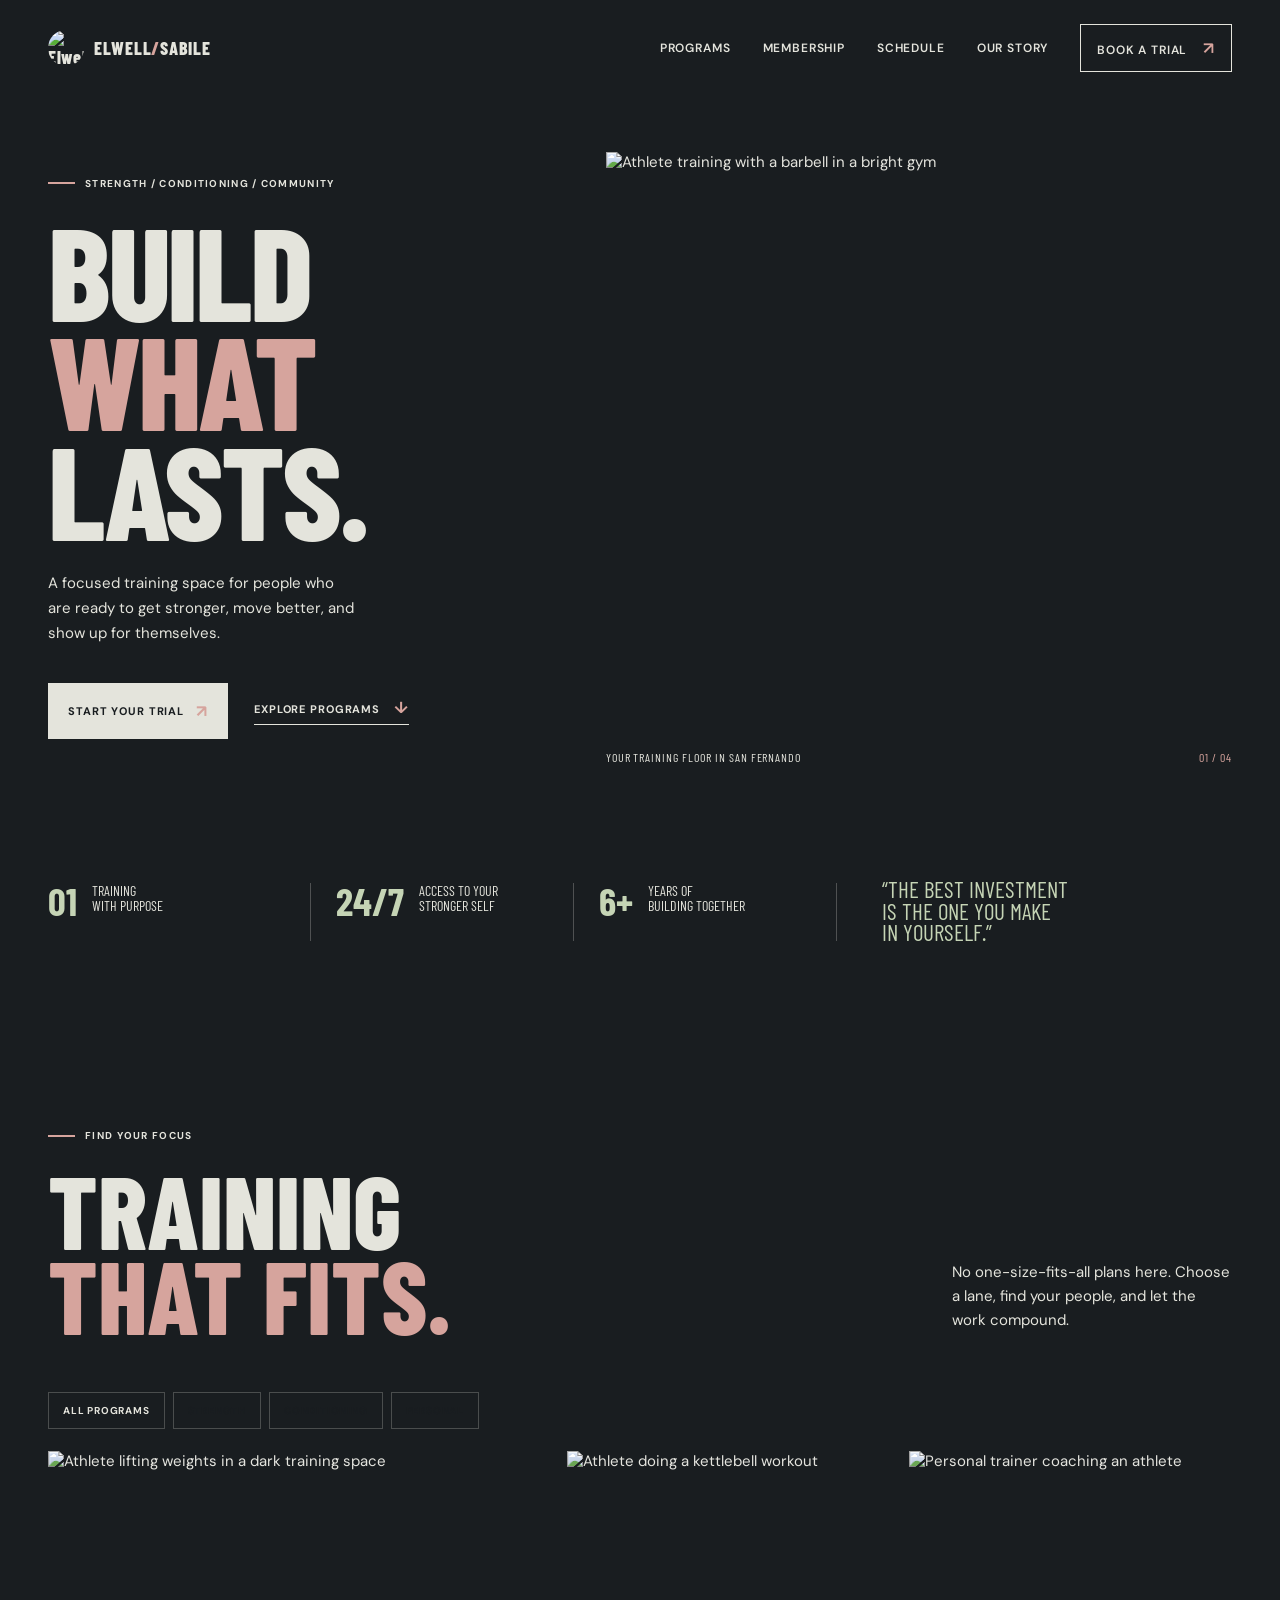
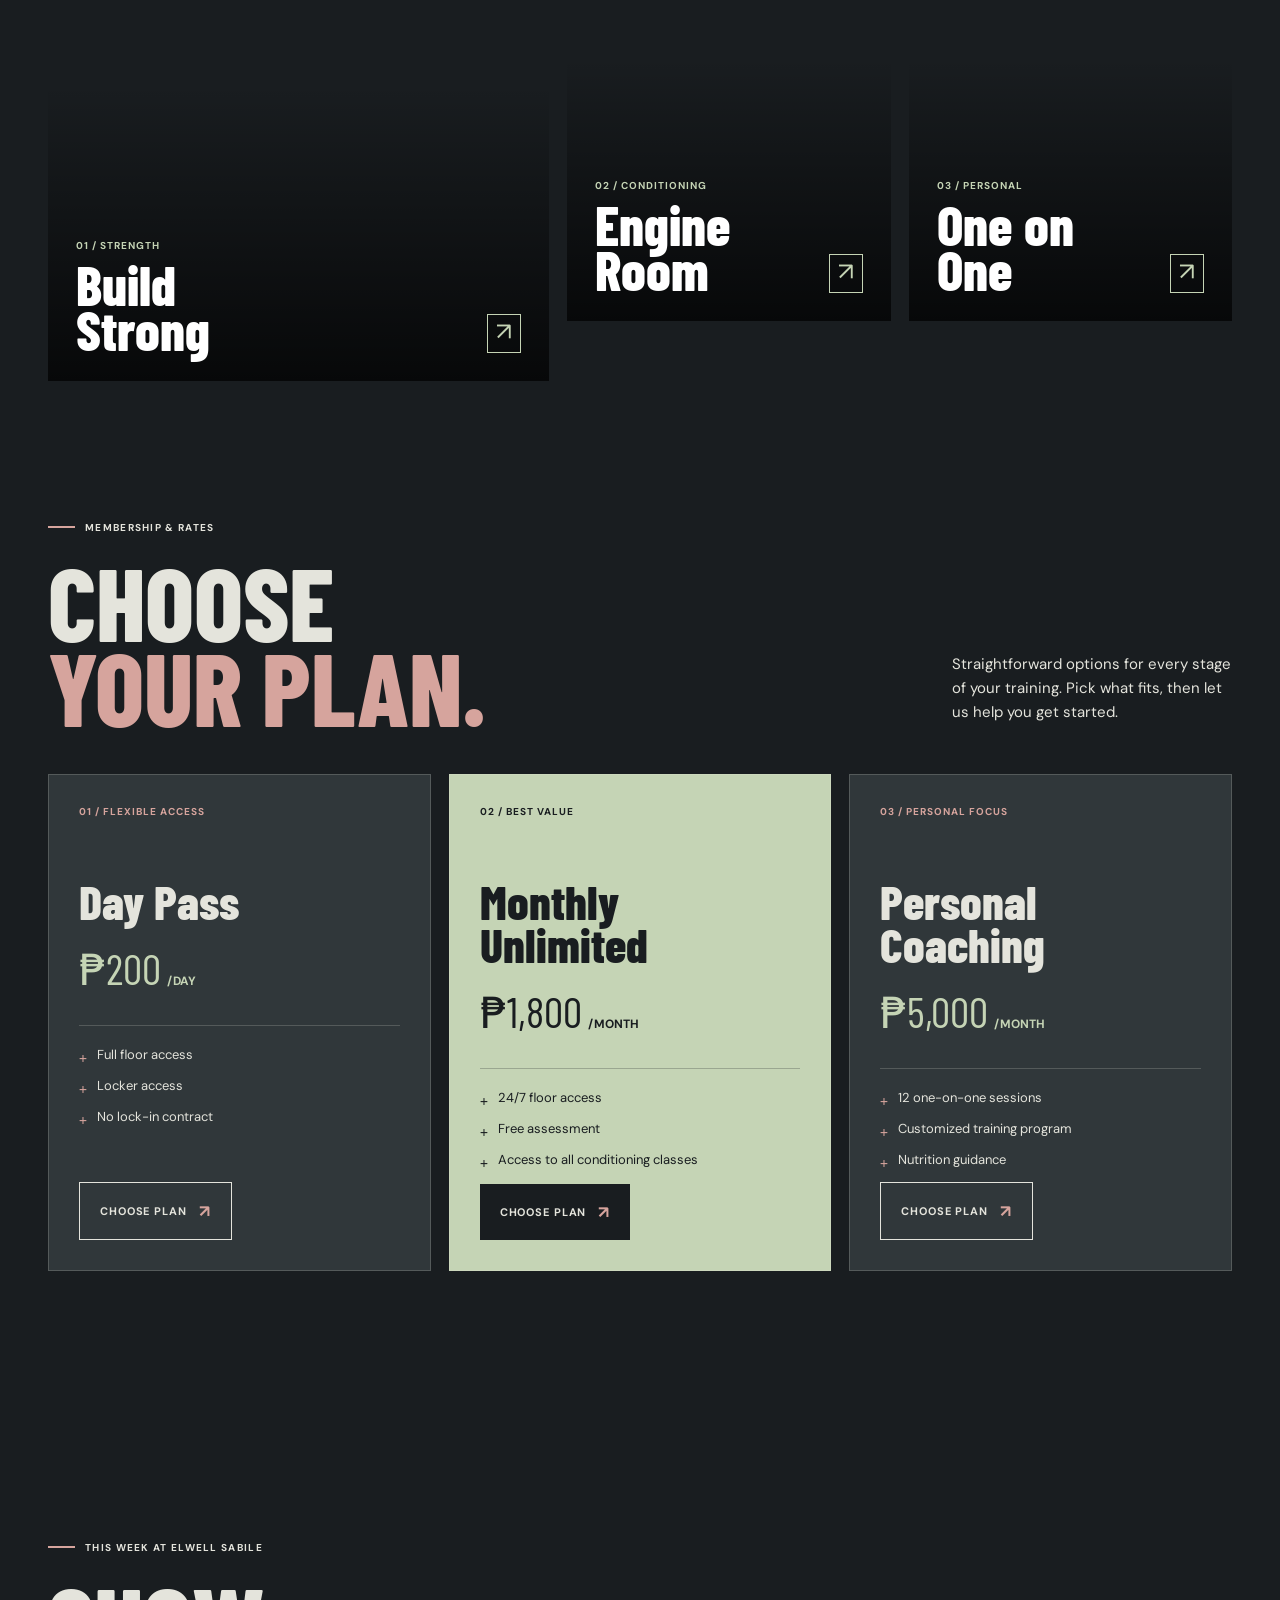
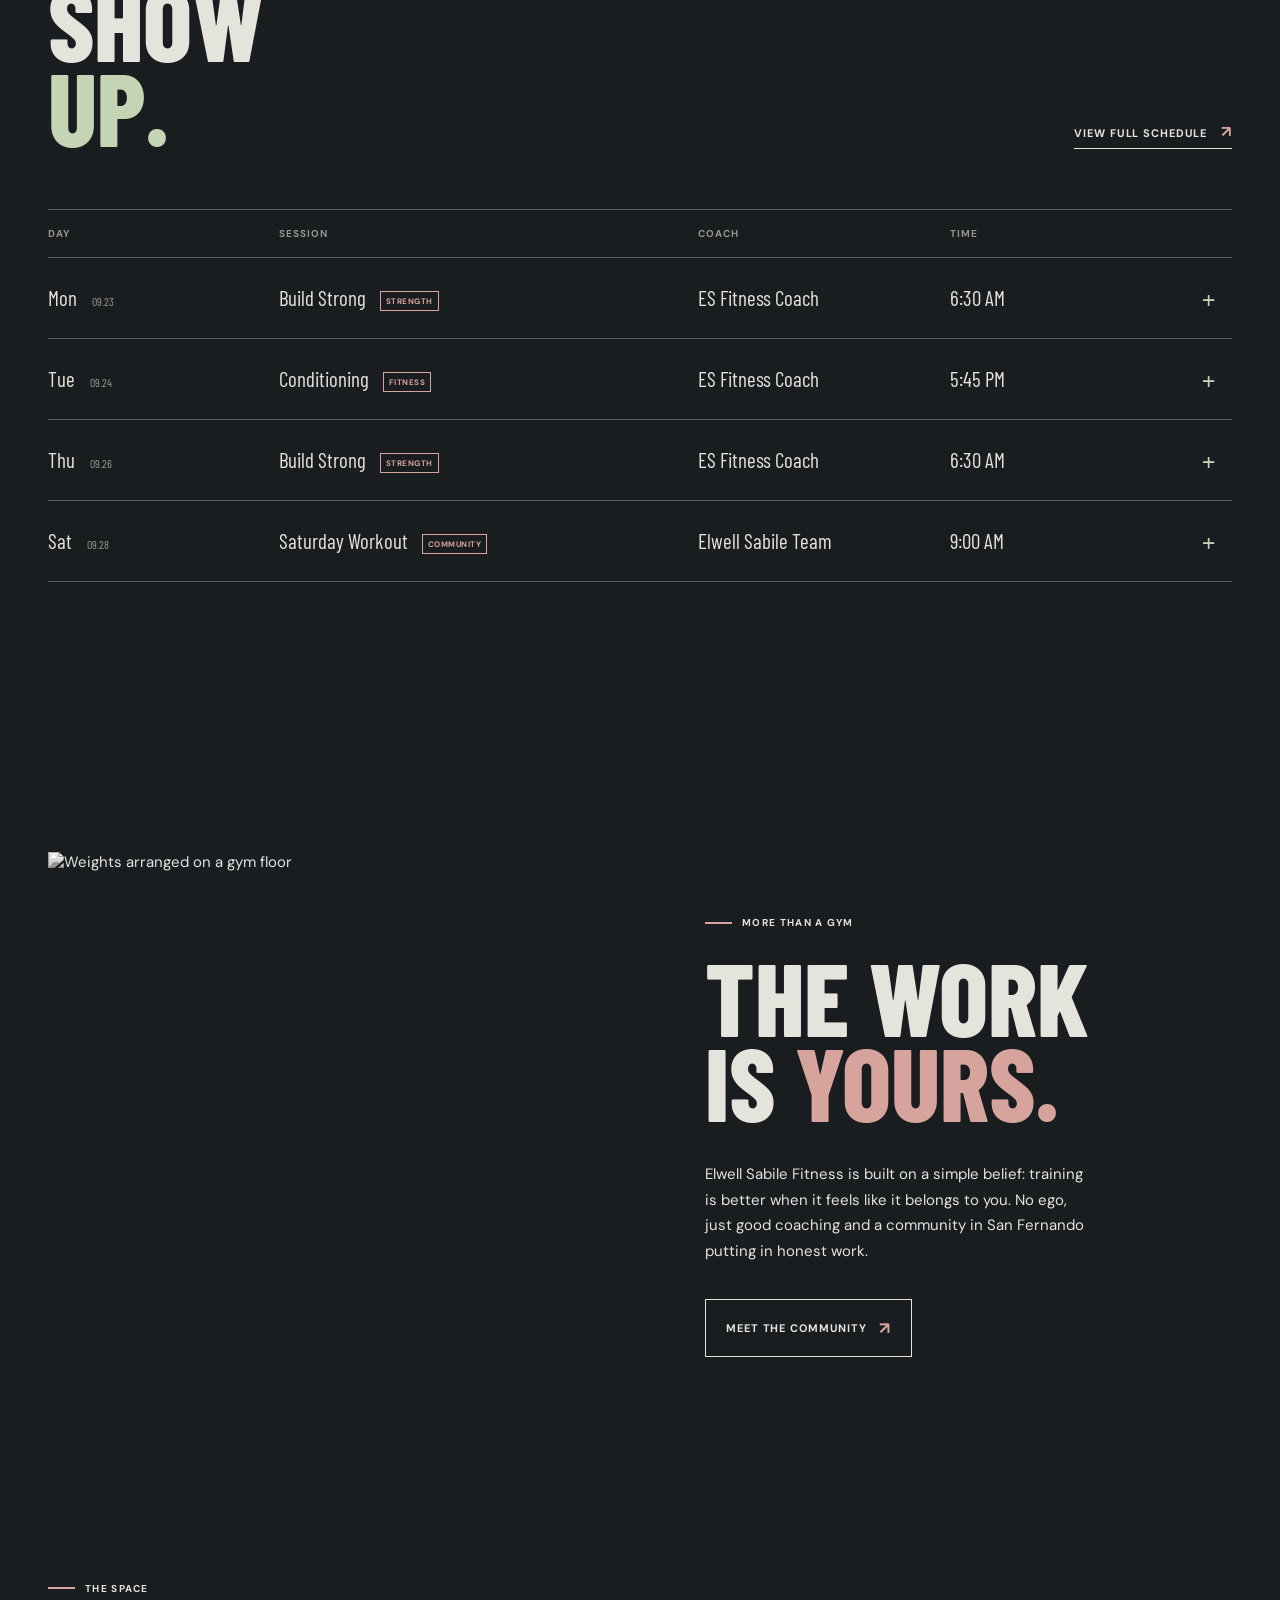
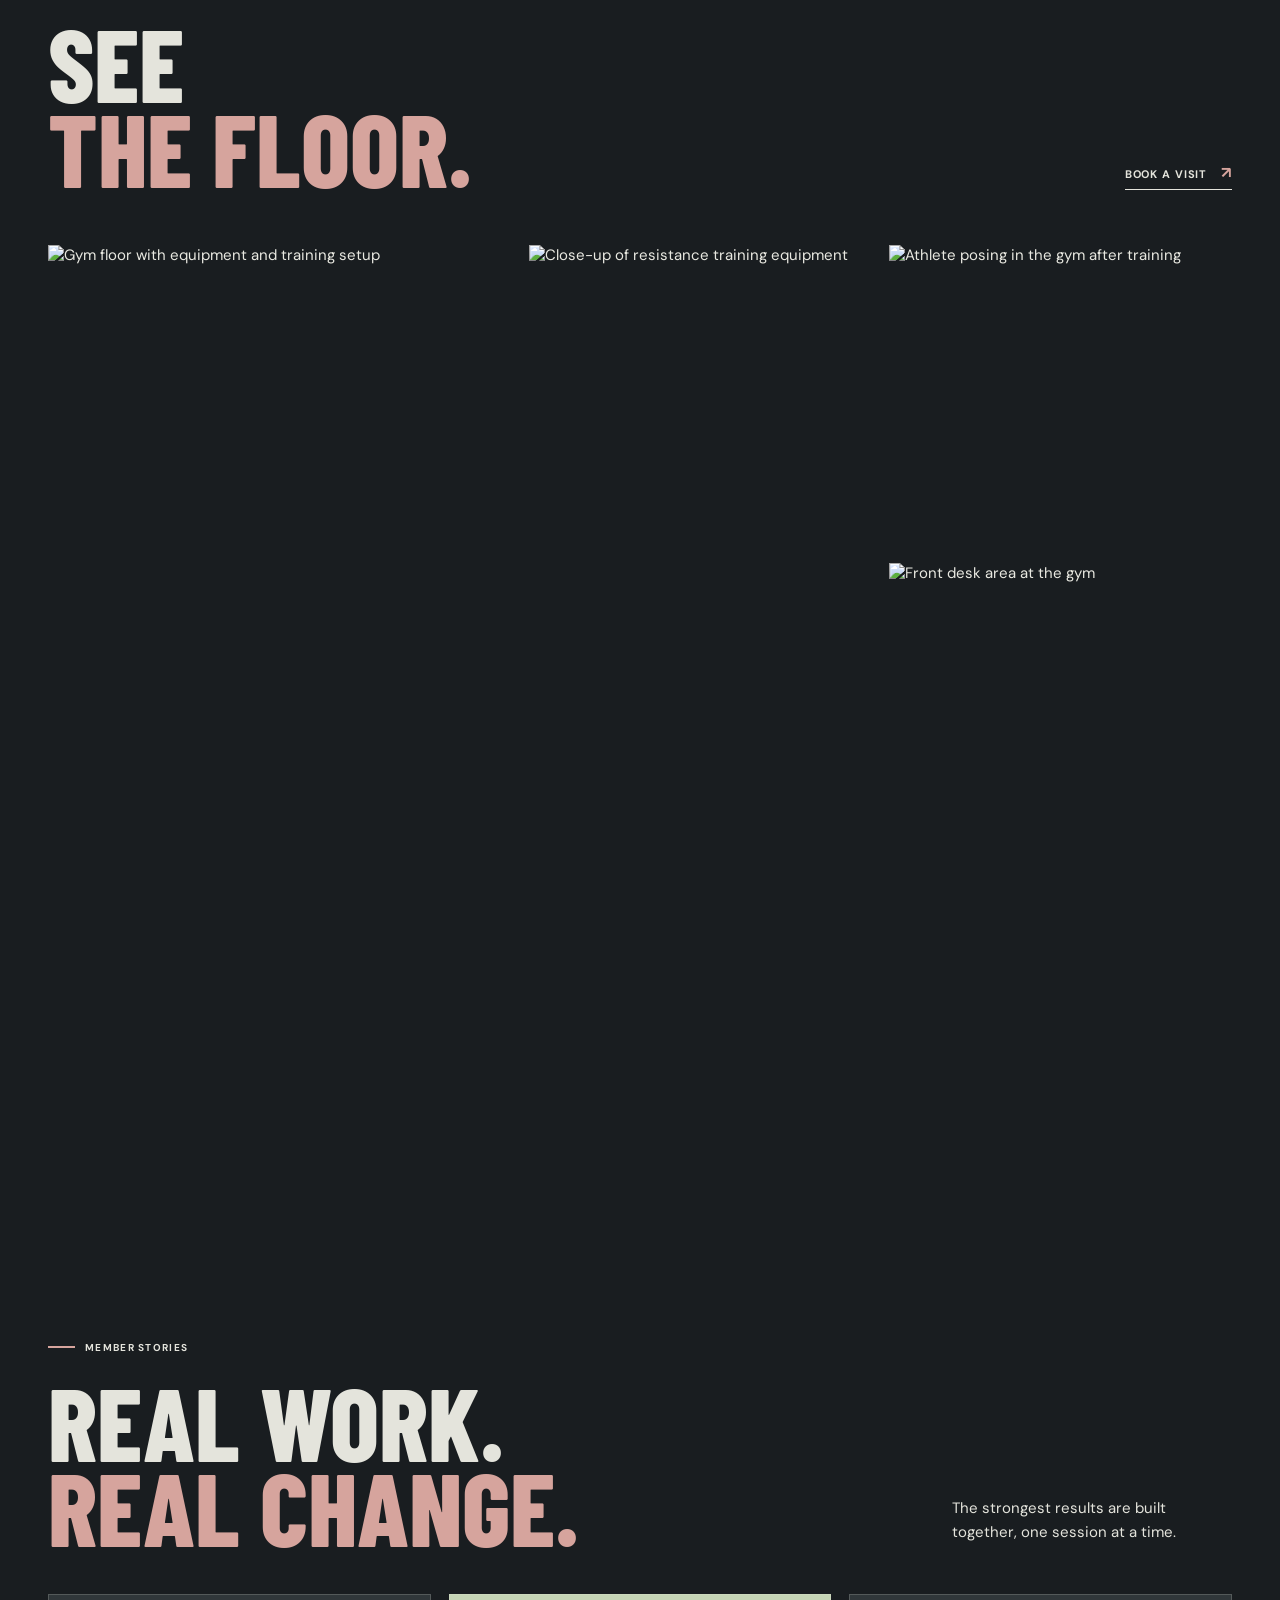
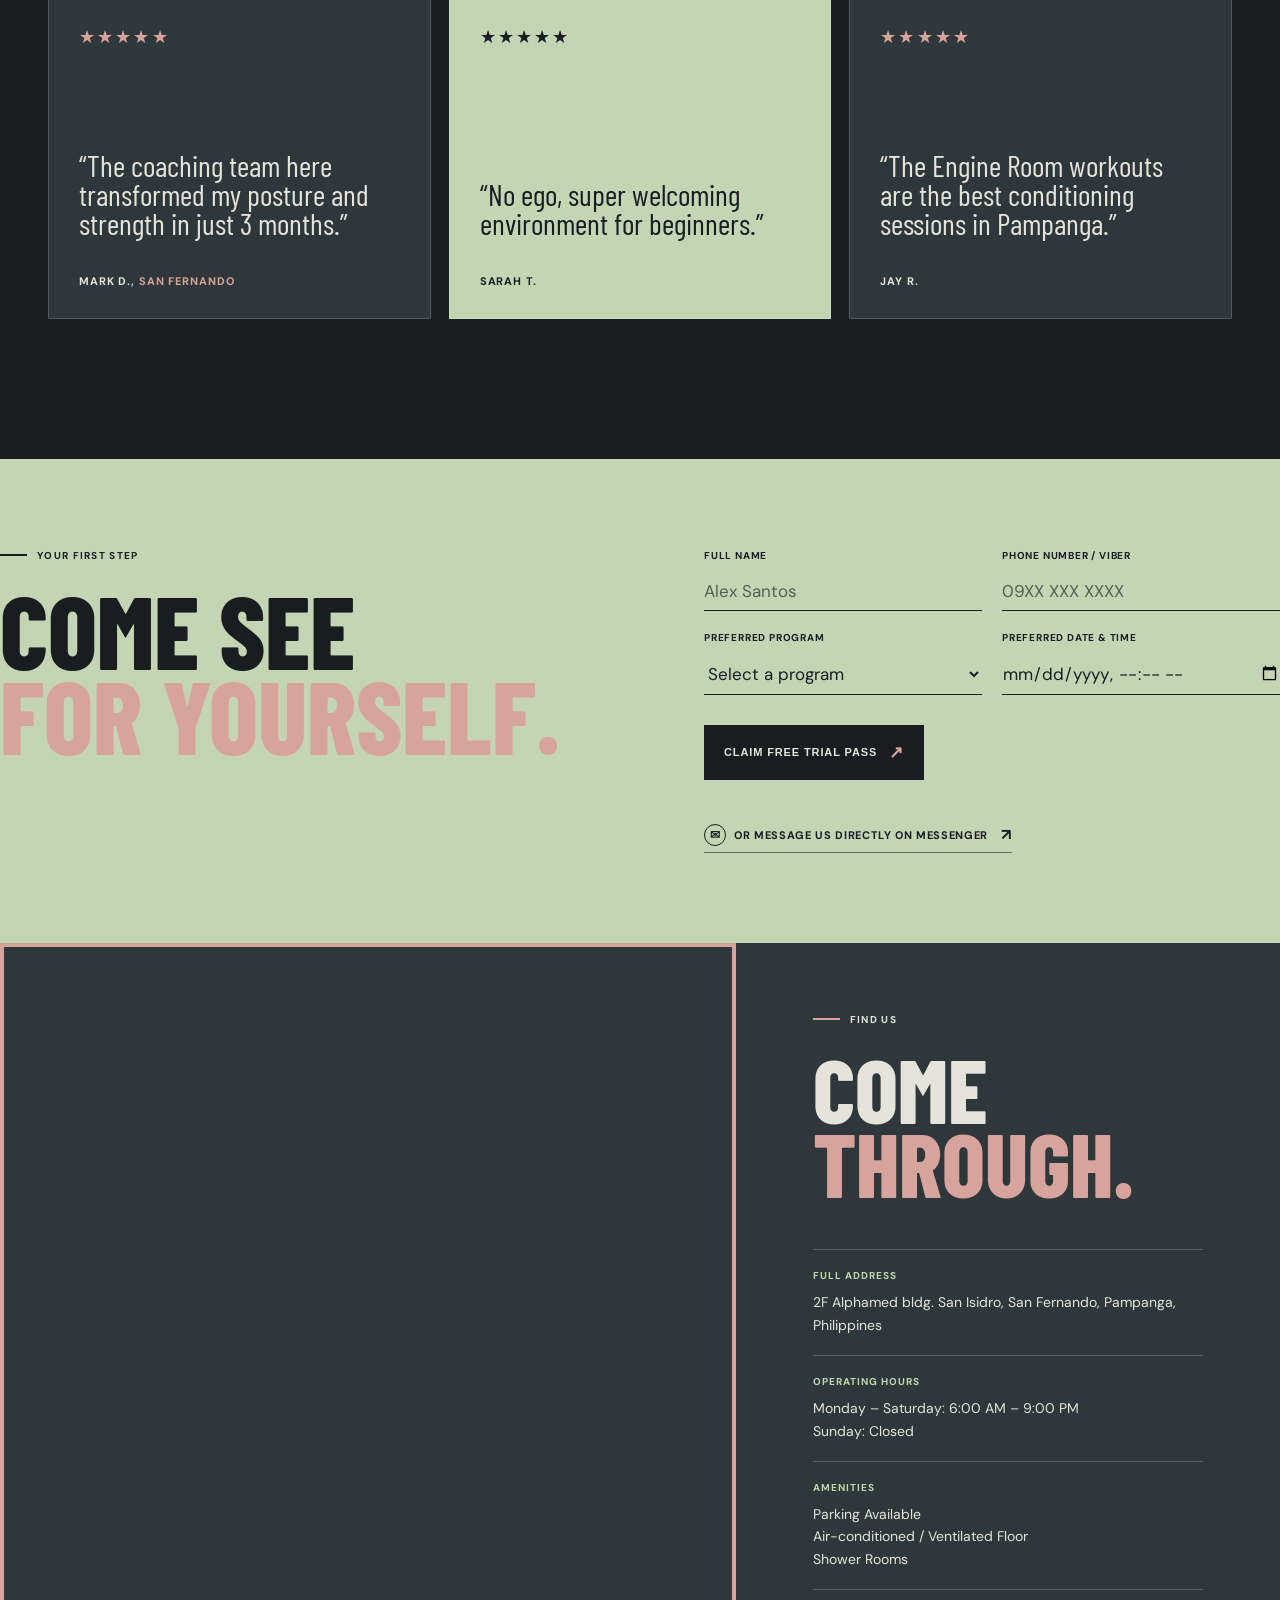
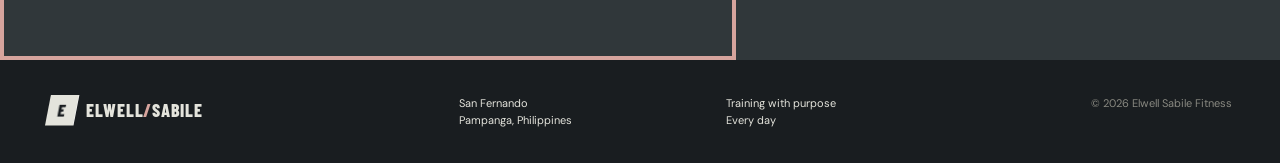
==== code/index.html @ f9edc07e "Add initial website structure, styles, and interactivity for Elwell Sabile Fitness" ====
<!doctype html>
<html lang="en">
<head>
  <meta charset="UTF-8">
  <meta name="viewport" content="width=device-width, initial-scale=1.0">
  <meta name="description" content="Elwell Sabile Fitness is a fitness gym in San Fernando, Pampanga for people who want to train with purpose.">
  <title>Elwell Sabile Fitness | Train With Purpose</title>
  <link rel="preconnect" href="https://fonts.googleapis.com">
  <link rel="preconnect" href="https://fonts.gstatic.com" crossorigin>
  <link href="https://fonts.googleapis.com/css2?family=Barlow+Condensed:wght@500;600;700;800&family=DM+Sans:wght@400;500;600;700&display=swap" rel="stylesheet">
  <link rel="stylesheet" href="styles.css">
</head>
<body>
  <header class="site-header">
    <a class="logo" href="#top" aria-label="Elwell Sabile Fitness home">
      <img class="logo-image" src="images/logo.jpg" alt="Elwell Sabile Fitness logo">
      <span>ELWELL<span class="logo-accent">/</span>SABILE</span>
    </a>
    <button class="menu-toggle" type="button" aria-expanded="false" aria-controls="site-nav" aria-label="Open menu">
      <span></span><span></span>
    </button>
    <nav class="site-nav" id="site-nav" aria-label="Main navigation">
      <a href="#programs">Programs</a>
      <a href="#membership">Membership</a>
      <a href="#schedule">Schedule</a>
      <a href="#story">Our story</a>
      <a class="nav-cta" href="#trial">Book a trial <span>↗</span></a>
    </nav>
  </header>

  <main id="top">
    <section class="hero section-shell">
      <div class="hero-copy">
        <p class="eyebrow"><span class="eyebrow-line"></span> Strength / Conditioning / Community</p>
        <h1>BUILD<br><em>WHAT</em><br>LASTS.</h1>
        <p class="hero-text">A focused training space for people who are ready to get stronger, move better, and show up for themselves.</p>
        <div class="hero-actions">
          <a class="button button-dark" href="#trial">Start your trial <span>↗</span></a>
          <a class="text-link" href="#programs">Explore programs <span>↓</span></a>
        </div>
      </div>
      <div class="hero-visual">
        <div class="hero-image-wrap">
          <img src="images/hero-banner.jpg" alt="Athlete training with a barbell in a bright gym">
        </div>
        <p class="image-caption">Your training floor in San Fernando <span>01 / 04</span></p>
      </div>
    </section>

    <section class="proof-band" aria-label="Elwell Sabile Fitness highlights">
      <div class="section-shell proof-grid">
        <div><strong>01</strong><span>Training<br>with purpose</span></div>
        <div><strong>24/7</strong><span>Access to your<br>stronger self</span></div>
        <div><strong>6+</strong><span>Years of<br>building together</span></div>
        <p>“The best investment<br>is the one you make<br>in yourself.”</p>
      </div>
    </section>

    <section class="programs section-shell" id="programs">
      <div class="section-heading">
        <div><p class="eyebrow"><span class="eyebrow-line"></span> Find your focus</p><h2>TRAINING<br><em>THAT FITS.</em></h2></div>
        <p class="section-intro">No one-size-fits-all plans here. Choose a lane, find your people, and let the work compound.</p>
      </div>
      <div class="program-filter" role="tablist" aria-label="Filter programs">
        <button class="filter-button active" type="button" data-filter="all">All programs</button>
        <button class="filter-button" type="button" data-filter="strength">Strength</button>
        <button class="filter-button" type="button" data-filter="conditioning">Conditioning</button>
        <button class="filter-button" type="button" data-filter="personal">Personal</button>
      </div>
      <div class="program-grid">
        <article class="program-card program-large" data-category="strength">
          <img src="images/Model1.jpg" alt="Athlete lifting weights in a dark training space">
          <div class="program-overlay"><p>01 / Strength</p><h3>Build<br>Strong</h3><a href="#trial" aria-label="Learn about Build Strong">↗</a></div>
        </article>
        <article class="program-card" data-category="conditioning">
          <img src="images/Model2.jpg" alt="Athlete doing a kettlebell workout">
          <div class="program-overlay"><p>02 / Conditioning</p><h3>Engine<br>Room</h3><a href="#trial" aria-label="Learn about Engine Room">↗</a></div>
        </article>
        <article class="program-card" data-category="personal">
          <img src="images/Model3.jpg" alt="Personal trainer coaching an athlete">
          <div class="program-overlay"><p>03 / Personal</p><h3>One on<br>One</h3><a href="#trial" aria-label="Learn about one on one coaching">↗</a></div>
        </article>
      </div>
    </section>

    <section class="membership section-shell" id="membership">
      <div class="section-heading membership-heading">
        <div><p class="eyebrow"><span class="eyebrow-line"></span> Membership &amp; rates</p><h2>CHOOSE<br><em>YOUR PLAN.</em></h2></div>
        <p class="section-intro">Straightforward options for every stage of your training. Pick what fits, then let us help you get started.</p>
      </div>
      <div class="membership-grid">
        <article class="membership-card">
          <p class="membership-number">01 / Flexible access</p>
          <h3>Day Pass</h3>
          <p class="membership-price">₱200<span>/day</span></p>
          <ul>
            <li>Full floor access</li>
            <li>Locker access</li>
            <li>No lock-in contract</li>
          </ul>
          <a class="button button-outline choose-plan" href="#trial" data-plan="Day Pass">Choose Plan <span>↗</span></a>
        </article>
        <article class="membership-card membership-featured">
          <p class="membership-number">02 / Best value</p>
          <h3>Monthly Unlimited</h3>
          <p class="membership-price">₱1,800<span>/month</span></p>
          <ul>
            <li>24/7 floor access</li>
            <li>Free assessment</li>
            <li>Access to all conditioning classes</li>
          </ul>
          <a class="button button-light choose-plan" href="#trial" data-plan="Monthly Unlimited">Choose Plan <span>↗</span></a>
        </article>
        <article class="membership-card">
          <p class="membership-number">03 / Personal focus</p>
          <h3>Personal Coaching</h3>
          <p class="membership-price">₱5,000<span>/month</span></p>
          <ul>
            <li>12 one-on-one sessions</li>
            <li>Customized training program</li>
            <li>Nutrition guidance</li>
          </ul>
          <a class="button button-outline choose-plan" href="#trial" data-plan="Personal Coaching">Choose Plan <span>↗</span></a>
        </article>
      </div>
    </section>

    <section class="schedule section-shell" id="schedule">
      <div class="section-heading schedule-heading"><div><p class="eyebrow"><span class="eyebrow-line"></span> This week at Elwell Sabile</p><h2>SHOW<br><em>UP.</em></h2></div><a class="text-link" href="#trial">View full schedule <span>↗</span></a></div>
      <div class="schedule-table">
        <div class="schedule-row schedule-labels"><span>Day</span><span>Session</span><span>Coach</span><span>Time</span><span></span></div>
        <div class="schedule-row"><span>Mon <small>09.23</small></span><span>Build Strong <b>STRENGTH</b></span><span>ES Fitness Coach</span><span>6:30 AM</span><a href="#trial" aria-label="Book Monday Build Strong">+</a></div>
        <div class="schedule-row"><span>Tue <small>09.24</small></span><span>Conditioning <b>FITNESS</b></span><span>ES Fitness Coach</span><span>5:45 PM</span><a href="#trial" aria-label="Book Tuesday Conditioning">+</a></div>
        <div class="schedule-row"><span>Thu <small>09.26</small></span><span>Build Strong <b>STRENGTH</b></span><span>ES Fitness Coach</span><span>6:30 AM</span><a href="#trial" aria-label="Book Thursday Build Strong">+</a></div>
        <div class="schedule-row"><span>Sat <small>09.28</small></span><span>Saturday Workout <b>COMMUNITY</b></span><span>Elwell Sabile Team</span><span>9:00 AM</span><a href="#trial" aria-label="Book Saturday Workout">+</a></div>
      </div>
    </section>

    <section class="story section-shell" id="story">
      <div class="story-image"><img src="images/equipment.jpg" alt="Weights arranged on a gym floor"></div>
      <div class="story-copy"><p class="eyebrow"><span class="eyebrow-line"></span> More than a gym</p><h2>THE WORK<br>IS <em>YOURS.</em></h2><p>Elwell Sabile Fitness is built on a simple belief: training is better when it feels like it belongs to you. No ego, just good coaching and a community in San Fernando putting in honest work.</p><a class="button button-outline" href="#trial">Meet the community <span>↗</span></a></div>
    </section>

    <section class="gallery section-shell" id="gallery">
      <div class="section-heading">
        <div><p class="eyebrow"><span class="eyebrow-line"></span> The space</p><h2>SEE<br><em>THE FLOOR.</em></h2></div>
        <a class="text-link" href="#trial">Book a visit <span>↗</span></a>
      </div>
      <div class="gallery-grid">
        <figure class="gallery-card gallery-wide">
          <img src="images/equipment2.jpg" alt="Gym floor with equipment and training setup">
        </figure>
        <figure class="gallery-card">
          <img src="images/equipment3.jpg" alt="Close-up of resistance training equipment">
        </figure>
        <figure class="gallery-card">
          <img src="images/model4.jpg" alt="Athlete posing in the gym after training">
        </figure>
        <figure class="gallery-card gallery-tall">
          <img src="images/FrontDesk.jpg" alt="Front desk area at the gym">
        </figure>
      </div>
    </section>

    <section class="stories section-shell" id="stories">
      <div class="section-heading stories-heading">
        <div><p class="eyebrow"><span class="eyebrow-line"></span> Member stories</p><h2>REAL WORK.<br><em>REAL CHANGE.</em></h2></div>
        <p class="section-intro">The strongest results are built together, one session at a time.</p>
      </div>
      <div class="stories-grid">
        <article class="story-card">
          <p class="story-rating" aria-label="5 out of 5 stars">★★★★★</p>
          <blockquote>“The coaching team here transformed my posture and strength in just 3 months.”</blockquote>
          <p class="story-author">Mark D., <span>San Fernando</span></p>
        </article>
        <article class="story-card story-card-featured">
          <p class="story-rating" aria-label="5 out of 5 stars">★★★★★</p>
          <blockquote>“No ego, super welcoming environment for beginners.”</blockquote>
          <p class="story-author">Sarah T.</p>
        </article>
        <article class="story-card">
          <p class="story-rating" aria-label="5 out of 5 stars">★★★★★</p>
          <blockquote>“The Engine Room workouts are the best conditioning sessions in Pampanga.”</blockquote>
          <p class="story-author">Jay R.</p>
        </article>
      </div>
    </section>

    <section class="trial section-shell" id="trial">
      <div><p class="eyebrow"><span class="eyebrow-line"></span> Your first step</p><h2>COME SEE<br><em>FOR YOURSELF.</em></h2></div>
      <form class="trial-form" id="trial-form">
        <label>Full Name<input type="text" name="name" placeholder="Alex Santos" autocomplete="name" required></label>
        <label>Phone Number / Viber<input type="tel" name="phone" placeholder="09XX XXX XXXX" autocomplete="tel" required></label>
        <label>Preferred Program<select name="program" required><option value="" disabled selected>Select a program</option><option>Build Strong</option><option>Engine Room</option><option>One on One</option></select></label>
        <label>Preferred Date &amp; Time<input type="datetime-local" name="preferred-time" required></label>
        <button class="button button-light" type="submit">Claim Free Trial Pass <span>↗</span></button>
        <p class="form-message" role="status" aria-live="polite"></p>
        <a class="messenger-link" href="https://www.facebook.com/share/1PPrF4Tvsj/" target="_blank" rel="noopener noreferrer"><span class="messenger-icon" aria-hidden="true">✉</span> Or message us directly on Messenger <span>↗</span></a>
      </form>
    </section>
  </main>

  <section class="location section-shell" id="location">
    <div class="location-map">
      <iframe src="https://www.google.com/maps?q=2F+Alphamed+Bldg,+San+Isidro,+San+Fernando,+Pampanga,+Philippines&amp;output=embed&amp;z=17" title="Map showing Elwell Sabile Fitness at 2F Alphamed Building, San Isidro, San Fernando, Pampanga" loading="lazy" allowfullscreen></iframe>
    </div>
    <div class="location-details">
      <p class="eyebrow"><span class="eyebrow-line"></span> Find us</p>
      <h2>COME<br><em>THROUGH.</em></h2>
      <div class="location-list">
        <div><strong>Full address</strong><p>2F Alphamed bldg. San Isidro, San Fernando, Pampanga, Philippines</p></div>
        <div><strong>Operating hours</strong><p>Monday – Saturday: 6:00 AM – 9:00 PM<br>Sunday: Closed</p></div>
        <div><strong>Amenities</strong><p>Parking Available<br>Air-conditioned / Ventilated Floor<br>Shower Rooms</p></div>
      </div>
    </div>
  </section>

  <footer class="site-footer section-shell"><a class="logo" href="#top"><span class="logo-mark">E</span><span>ELWELL<span class="logo-accent">/</span>SABILE</span></a><p>San Fernando<br>Pampanga, Philippines</p><p>Training with purpose<br>Every day</p><p class="footer-end">© 2026 Elwell Sabile Fitness</p></footer>
  <script src="script.js"></script>
</body>
</html>
---- code/styles.css ----
* { box-sizing: border-box; }
:root { --ink: #191d20; --cream: #e4e4dc; --paper: #30373a; --lime: #c5d4b5; --orange: #d6a49d; --blue: #aebfd0; --line: rgba(228, 228, 220, .24); --display: 'Barlow Condensed', sans-serif; --body: 'DM Sans', sans-serif; }
html { scroll-behavior: smooth; }
body { margin: 0; background: var(--ink); color: var(--cream); font-family: var(--body); font-size: 15px; }
a { color: inherit; text-decoration: none; }
.section-shell { width: min(1240px, calc(100% - 96px)); margin-inline: auto; }
.site-header { align-items: center; display: flex; justify-content: space-between; margin: 0 auto; padding: 24px 48px; width: min(1400px, 100%); }
.logo { align-items: center; display: inline-flex; font-family: var(--display); font-size: 18px; font-weight: 800; gap: 10px; letter-spacing: .04em; }
.logo-image { border-radius: 50%; display: block; height: 36px; object-fit: cover; width: 36px; }
.logo-mark { align-items: center; background: var(--cream); color: var(--ink); display: inline-flex; font-size: 17px; height: 30px; justify-content: center; transform: skew(-11deg); width: 28px; }
.logo-accent { color: var(--orange); }
.site-nav { align-items: center; display: flex; gap: 32px; }
.site-nav a { font-size: 12px; font-weight: 600; letter-spacing: .07em; text-transform: uppercase; }
.nav-cta { border: 1px solid var(--cream); padding: 12px 16px; }
.nav-cta span, .button span { color: var(--orange); font-size: 17px; margin-left: 12px; }
.menu-toggle { background: none; border: 0; display: none; padding: 8px; }
.menu-toggle span { background: var(--cream); display: block; height: 2px; margin: 5px 0; width: 24px; }
.hero { align-items: center; display: grid; gap: 8%; grid-template-columns: .85fr 1.15fr; min-height: 665px; padding-bottom: 70px; padding-top: 56px; }
.eyebrow { align-items: center; display: flex; font-size: 10px; font-weight: 700; letter-spacing: .13em; margin: 0 0 25px; text-transform: uppercase; }
.eyebrow-line { background: var(--orange); display: inline-block; height: 2px; margin-right: 10px; width: 27px; }
h1, h2, h3, p { margin-top: 0; }
h1, h2, h3 { font-family: var(--display); font-weight: 800; line-height: .83; }
h1 { font-size: clamp(80px, 10.3vw, 160px); letter-spacing: -.025em; margin-bottom: 28px; }
h1 em, h2 em { color: var(--orange); font-style: normal; }
.hero-text { line-height: 1.65; max-width: 310px; }
.hero-actions { align-items: center; display: flex; gap: 26px; margin-top: 38px; }
.button { align-items: center; display: inline-flex; font-size: 11px; font-weight: 700; letter-spacing: .08em; padding: 17px 20px; text-transform: uppercase; }
.button-dark { background: var(--cream); color: var(--ink); }
.button-outline { border: 1px solid var(--cream); margin-top: 20px; }
.button-light { background: var(--lime); border: 0; color: var(--ink); cursor: pointer; }
.text-link { border-bottom: 1px solid var(--cream); font-size: 11px; font-weight: 700; letter-spacing: .08em; padding-bottom: 6px; text-transform: uppercase; }
.text-link span { color: var(--orange); font-size: 16px; margin-left: 10px; }
.hero-visual { position: relative; }
.hero-image-wrap { height: 585px; overflow: hidden; position: relative; }
.hero-image-wrap img, .program-card img, .story-image img { height: 100%; object-fit: cover; width: 100%; }
.hero-image-wrap img { filter: saturate(.82); }
.image-caption { display: flex; font-family: var(--display); font-size: 12px; justify-content: space-between; letter-spacing: .08em; margin: 13px 0 0; text-transform: uppercase; }
.image-caption span { color: var(--orange); }
.proof-band { background: var(--ink); color: var(--cream); }
.proof-grid { align-items: center; display: grid; grid-template-columns: repeat(3, 1fr) 1.5fr; min-height: 155px; }
.proof-grid > div { align-items: start; border-right: 1px solid rgba(243,240,232,.25); display: flex; gap: 15px; min-height: 58px; padding-left: 25px; }
.proof-grid > div:first-child { padding-left: 0; }
.proof-grid strong { color: var(--lime); font-family: var(--display); font-size: 39px; line-height: .9; }
.proof-grid span { font-family: var(--display); font-size: 14px; line-height: 1.1; text-transform: uppercase; }
.proof-grid > p { color: var(--lime); font-family: var(--display); font-size: 23px; line-height: .95; margin: 0; padding-left: 45px; text-transform: uppercase; }
.programs, .schedule { padding-bottom: 130px; padding-top: 140px; }
.section-heading { align-items: end; display: flex; justify-content: space-between; margin-bottom: 55px; }
.section-heading h2, .story h2, .trial h2 { font-size: clamp(62px, 8vw, 112px); margin: 0; }
.section-intro { line-height: 1.6; margin-bottom: 5px; max-width: 280px; }
.program-filter { display: flex; gap: 8px; margin-bottom: 22px; }
.filter-button { background: transparent; border: 1px solid var(--line); color: var(--ink); cursor: pointer; font-family: var(--body); font-size: 10px; font-weight: 700; letter-spacing: .08em; padding: 11px 14px; text-transform: uppercase; }
.filter-button.active, .filter-button:hover { background: var(--ink); color: var(--cream); }
.program-grid { display: grid; gap: 18px; grid-template-columns: 1.55fr 1fr 1fr; }
.program-card { height: 470px; overflow: hidden; position: relative; }
.program-card.program-large { height: 530px; }
.program-card::after { background: linear-gradient(0deg, rgba(0,0,0,.72), transparent 56%); content: ''; inset: 0; position: absolute; }
.program-card img { filter: grayscale(.3); transition: transform .5s ease; }
.program-card:hover img { transform: scale(1.04); }
.program-overlay { bottom: 28px; color: white; left: 28px; position: absolute; right: 28px; z-index: 1; }
.program-overlay p { color: var(--lime); font-size: 10px; font-weight: 700; letter-spacing: .1em; text-transform: uppercase; }
.program-overlay h3 { font-size: 55px; margin: 0; }
.program-overlay a { border: 1px solid var(--lime); bottom: 0; color: var(--lime); font-size: 25px; padding: 0 8px 4px; position: absolute; right: 0; }
.membership { padding-bottom: 130px; padding-top: 10px; }
.membership-heading { margin-bottom: 45px; }
.membership-grid { display: grid; gap: 18px; grid-template-columns: repeat(3, 1fr); }
.membership-card { background: var(--paper); border: 1px solid rgba(228, 228, 220, .2); display: flex; flex-direction: column; min-height: 455px; padding: 30px; }
.membership-featured { background: var(--lime); color: var(--ink); }
.membership-number { color: var(--orange); font-size: 10px; font-weight: 700; letter-spacing: .1em; margin-bottom: 62px; text-transform: uppercase; }
.membership-featured .membership-number { color: var(--ink); }
.membership-card h3 { font-size: 48px; line-height: .9; margin-bottom: 24px; max-width: 240px; }
.membership-price { color: var(--lime); font-family: var(--display); font-size: 43px; line-height: 1; margin-bottom: 35px; }
.membership-featured .membership-price { color: var(--ink); }
.membership-price span { font-family: var(--body); font-size: 12px; font-weight: 700; margin-left: 6px; text-transform: uppercase; }
.membership-card ul { border-top: 1px solid rgba(228, 228, 220, .2); list-style: none; margin: 0; padding: 20px 0 0; }
.membership-featured ul { border-color: rgba(25, 29, 32, .25); }
.membership-card li { font-size: 13px; line-height: 1.45; margin-bottom: 12px; padding-left: 18px; position: relative; }
.membership-card li::before { color: var(--orange); content: '+'; font-family: var(--display); font-size: 18px; left: 0; position: absolute; top: -2px; }
.membership-featured li::before { color: var(--ink); }
.membership-card .button { align-self: flex-start; margin-top: auto; }
.membership-featured .button-light { background: var(--ink); color: var(--cream); }
.schedule { background: var(--ink); color: var(--cream); margin: 0; padding-left: max(48px, calc((100vw - 1240px) / 2)); padding-right: max(48px, calc((100vw - 1240px) / 2)); width: 100%; }
.schedule .eyebrow { color: var(--cream); }
.schedule-heading { margin-bottom: 60px; }
.schedule-heading h2 em { color: var(--lime); }
.schedule-heading .text-link { border-color: var(--cream); }
.schedule-table { border-top: 1px solid rgba(243,240,232,.3); }
.schedule-row { align-items: center; border-bottom: 1px solid rgba(243,240,232,.3); display: grid; font-family: var(--display); font-size: 21px; grid-template-columns: 1.1fr 2fr 1.2fr 1.2fr 30px; min-height: 81px; }
.schedule-row small { color: #96978d; font-size: 12px; margin-left: 11px; }
.schedule-row b { border: 1px solid var(--orange); color: var(--orange); font-family: var(--body); font-size: 8px; letter-spacing: .06em; margin-left: 10px; padding: 4px 5px; vertical-align: middle; }
.schedule-row a { color: var(--lime); font-size: 30px; }
.schedule-labels { color: #96978d; font-family: var(--body); font-size: 10px; font-weight: 700; letter-spacing: .1em; min-height: 48px; text-transform: uppercase; }
.story { align-items: center; display: grid; gap: 11%; grid-template-columns: 1fr 1fr; padding-bottom: 140px; padding-top: 140px; }
.story-image { height: 570px; overflow: hidden; }
.story-image img { filter: grayscale(1); }
.story-copy > p:not(.eyebrow) { line-height: 1.7; margin-top: 38px; max-width: 380px; }
.gallery { padding-bottom: 140px; padding-top: 20px; }
.gallery-grid { display: grid; gap: 18px; grid-template-columns: 1.35fr 1fr 1fr; }
.gallery-card { height: 300px; margin: 0; overflow: hidden; }
.gallery-card img { display: block; height: 100%; object-fit: cover; width: 100%; filter: grayscale(.1) contrast(1.05); transition: transform .5s ease; }
.gallery-card:hover img { transform: scale(1.04); }
.gallery-wide { grid-column: 1 / 2; grid-row: span 2; height: 618px; }
.gallery-tall { grid-column: 3 / 4; grid-row: span 2; height: 618px; }
.stories { padding-bottom: 140px; padding-top: 20px; }
.stories-heading { margin-bottom: 45px; }
.stories-grid { display: grid; gap: 18px; grid-template-columns: repeat(3, 1fr); }
.story-card { background: var(--paper); border: 1px solid rgba(228, 228, 220, .2); display: flex; flex-direction: column; min-height: 325px; padding: 30px; }
.story-card-featured { background: var(--lime); color: var(--ink); }
.story-rating { color: var(--orange); font-size: 18px; letter-spacing: .12em; margin-bottom: auto; }
.story-card-featured .story-rating { color: var(--ink); }
.story-card blockquote { font-family: var(--display); font-size: 30px; line-height: .98; margin: 45px 0 35px; }
.story-author { font-size: 11px; font-weight: 700; letter-spacing: .08em; margin: 0; text-transform: uppercase; }
.story-author span { color: var(--orange); }
.story-card-featured .story-author span { color: var(--ink); }
.trial { background: var(--lime); color: var(--ink); display: grid; gap: 10%; grid-template-columns: 1fr 1fr; padding-bottom: 90px; padding-top: 90px; width: 100%; }
.trial .eyebrow-line { background: var(--ink); }
.trial h2 em { color: var(--orange); }
.trial .button-light { background: var(--ink); color: var(--cream); }
.trial-form { display: grid; gap: 20px; grid-template-columns: 1fr 1fr; align-content: end; }
.trial-form label { font-size: 10px; font-weight: 700; letter-spacing: .08em; text-transform: uppercase; }
.trial-form button, .form-message, .messenger-link { grid-column: 1 / -1; }
.trial-form input, .trial-form select { background: transparent; border: 0; border-bottom: 1px solid var(--ink); border-radius: 0; color: var(--ink); display: block; font-family: var(--body); font-size: 17px; margin-top: 10px; outline: none; padding: 8px 0; width: 100%; }
.trial-form select { cursor: pointer; }
.trial-form input::placeholder { color: rgba(29,30,27,.65); }
.trial-form button { justify-self: start; margin-top: 10px; }
.form-message { font-size: 12px; font-weight: 700; margin: -5px 0 0; }
.messenger-link { align-items: center; border-bottom: 1px solid rgba(25, 29, 32, .55); display: inline-flex; font-size: 11px; font-weight: 700; gap: 8px; justify-self: start; letter-spacing: .06em; margin-top: 4px; padding-bottom: 6px; text-transform: uppercase; }
.messenger-link > span:last-child { color: var(--ink); font-size: 16px; margin-left: 5px; }
.messenger-icon { border: 1px solid var(--ink); border-radius: 50%; display: inline-flex; font-size: 12px; height: 22px; align-items: center; justify-content: center; width: 22px; }
.location { align-items: stretch; background: var(--paper); display: grid; gap: 0; grid-template-columns: 1.15fr .85fr; padding: 0; width: 100%; }
.location-map { min-height: 500px; }
.location-map iframe { border: 4px solid var(--orange); display: block; filter: none; height: 100%; min-height: 500px; width: 100%; }
.location-details { padding: 70px clamp(30px, 6vw, 90px); }
.location-details h2 { font-size: clamp(62px, 7vw, 100px); margin: 0 0 50px; }
.location-list { border-top: 1px solid var(--line); }
.location-list > div { border-bottom: 1px solid var(--line); padding: 19px 0; }
.location-list strong { color: var(--lime); display: block; font-size: 10px; letter-spacing: .1em; margin-bottom: 9px; text-transform: uppercase; }
.location-list p { font-size: 14px; line-height: 1.6; margin: 0; }
.site-footer { align-items: start; display: grid; gap: 30px; grid-template-columns: 1.6fr 1fr 1fr 1fr; padding-bottom: 35px; padding-top: 35px; }
.site-footer p { font-size: 11px; line-height: 1.5; margin: 0; }
.footer-end { color: #898981; text-align: right; }
@media (max-width: 900px) {
	.membership-grid { grid-template-columns: 1fr; }
	.membership-card { min-height: auto; }
	.membership-number { margin-bottom: 35px; }
}
@media (max-width: 760px) {
	.location { display: flex; flex-direction: column; }
	.location-map, .location-map iframe { min-height: 360px; }
	.location-details { padding: 60px 20px; }
	.stories { padding-bottom: 80px; }
	.stories-grid { grid-template-columns: 1fr; }
	.story-card { min-height: 280px; }
}
@media (max-width: 760px) { .section-shell { width: min(100% - 40px, 600px); } .site-header { padding: 19px 20px; } .menu-toggle { display: block; position: relative; z-index: 3; } .site-nav { align-items: flex-start; background: var(--ink); color: var(--cream); flex-direction: column; gap: 27px; inset: 0 0 auto; padding: 90px 30px 30px; position: absolute; transform: translateY(-110%); transition: transform .3s ease; z-index: 2; } .site-nav.open { transform: translateY(0); } .site-nav a { font-size: 18px; } .nav-cta { border-color: var(--lime); color: var(--lime); } .hero { display: flex; flex-direction: column; gap: 55px; padding-top: 65px; } h1 { font-size: 91px; } .hero-visual, .hero-image-wrap { width: 100%; } .hero-image-wrap { height: 390px; } .proof-grid { gap: 22px; grid-template-columns: 1fr 1fr; padding: 32px 0; } .proof-grid > div { border: 0; padding: 0; } .proof-grid > p { grid-column: 1 / -1; padding: 17px 0 0; } .programs, .schedule { padding-bottom: 80px; padding-top: 80px; } .section-heading { align-items: flex-start; flex-direction: column; gap: 30px; margin-bottom: 35px; } .section-heading h2, .story h2, .trial h2 { font-size: 72px; } .program-filter { flex-wrap: wrap; } .program-grid { grid-template-columns: 1fr; } .program-card, .program-card.program-large { height: 410px; } .schedule { padding-left: 20px; padding-right: 20px; } .schedule-row { font-size: 17px; grid-template-columns: 1fr 1.6fr 30px; padding: 18px 0; } .schedule-row > :nth-child(3), .schedule-row > :nth-child(4) { display: none; } .schedule-labels > :nth-child(2) { grid-column: 2; } .schedule-labels > :last-child { display: block; } .story { display: flex; flex-direction: column; gap: 48px; padding-bottom: 80px; padding-top: 80px; } .story-image { height: 380px; width: 100%; } .trial { display: block; padding-bottom: 65px; padding-top: 65px; } .trial-form { margin-top: 50px; } .site-footer { gap: 24px; grid-template-columns: 1fr 1fr; padding-bottom: 25px; padding-top: 25px; } .site-footer .logo { grid-column: 1 / -1; } .footer-end { text-align: left; } }
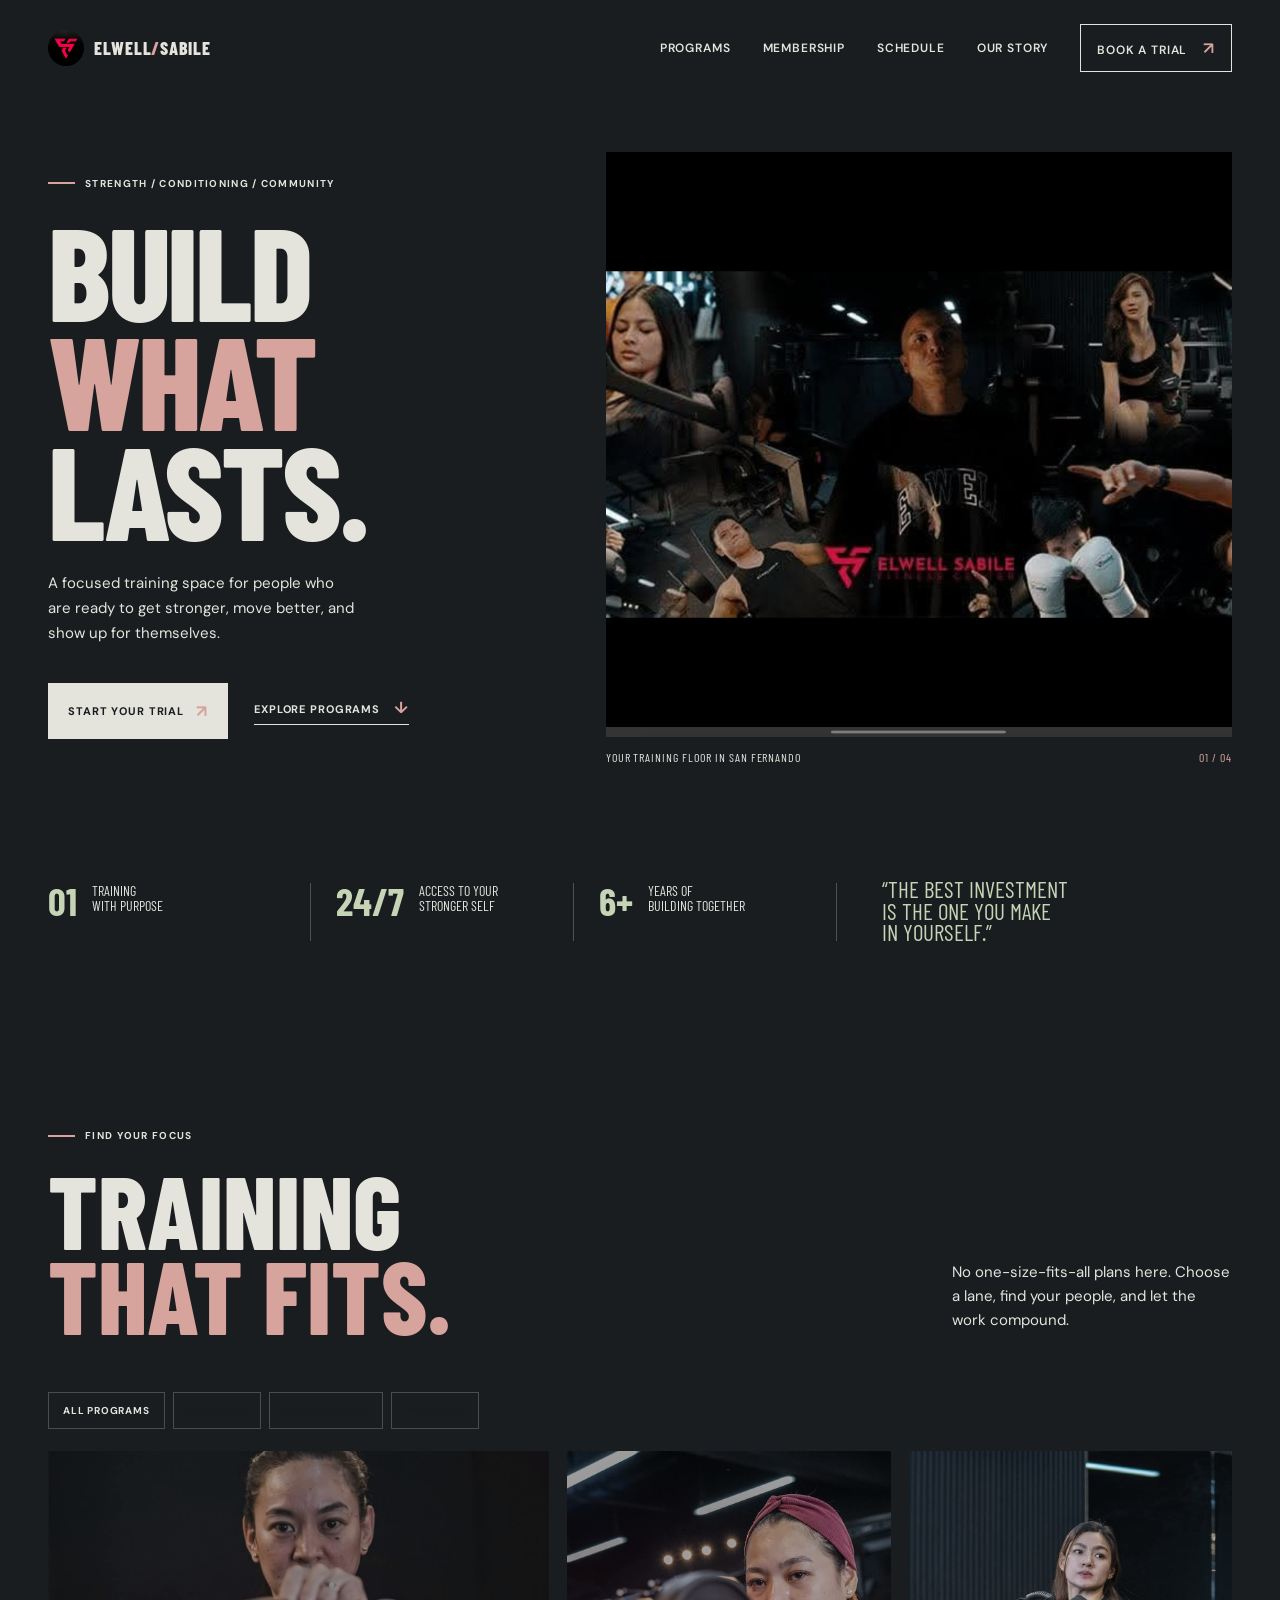
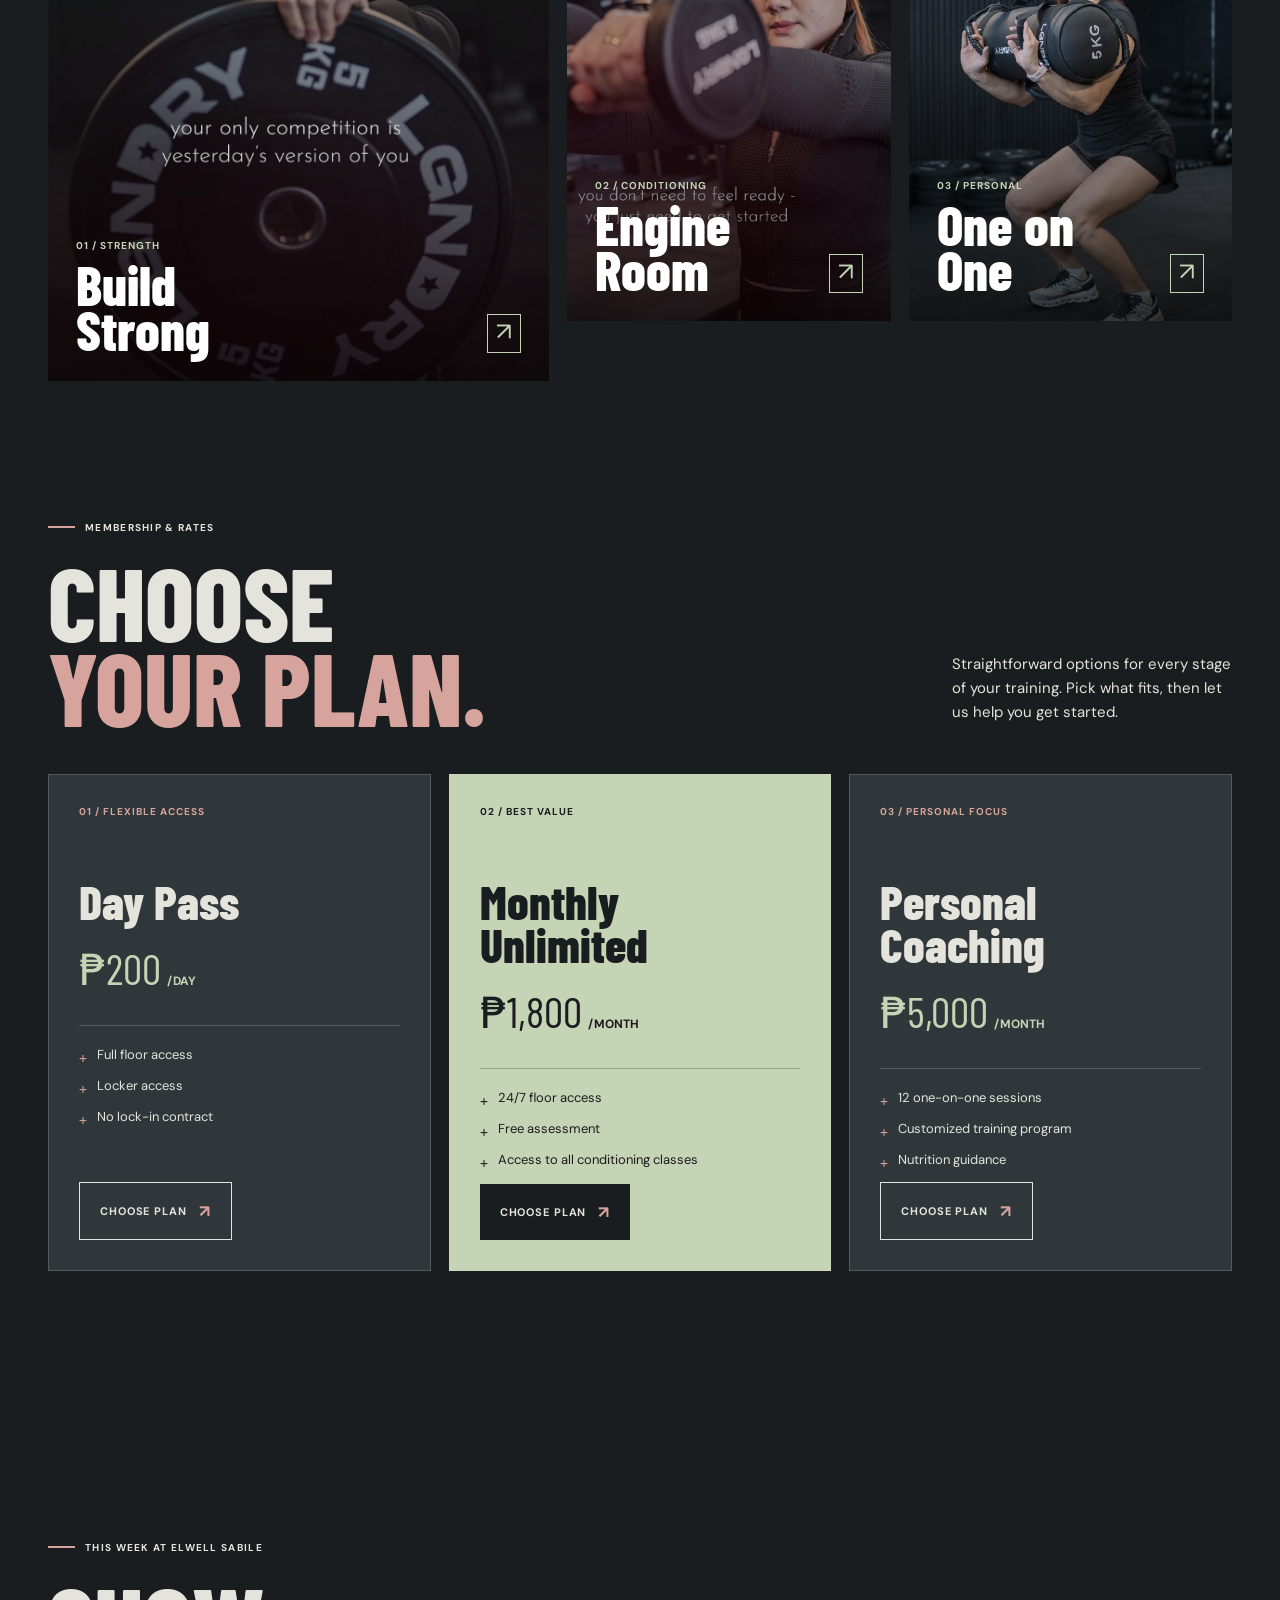
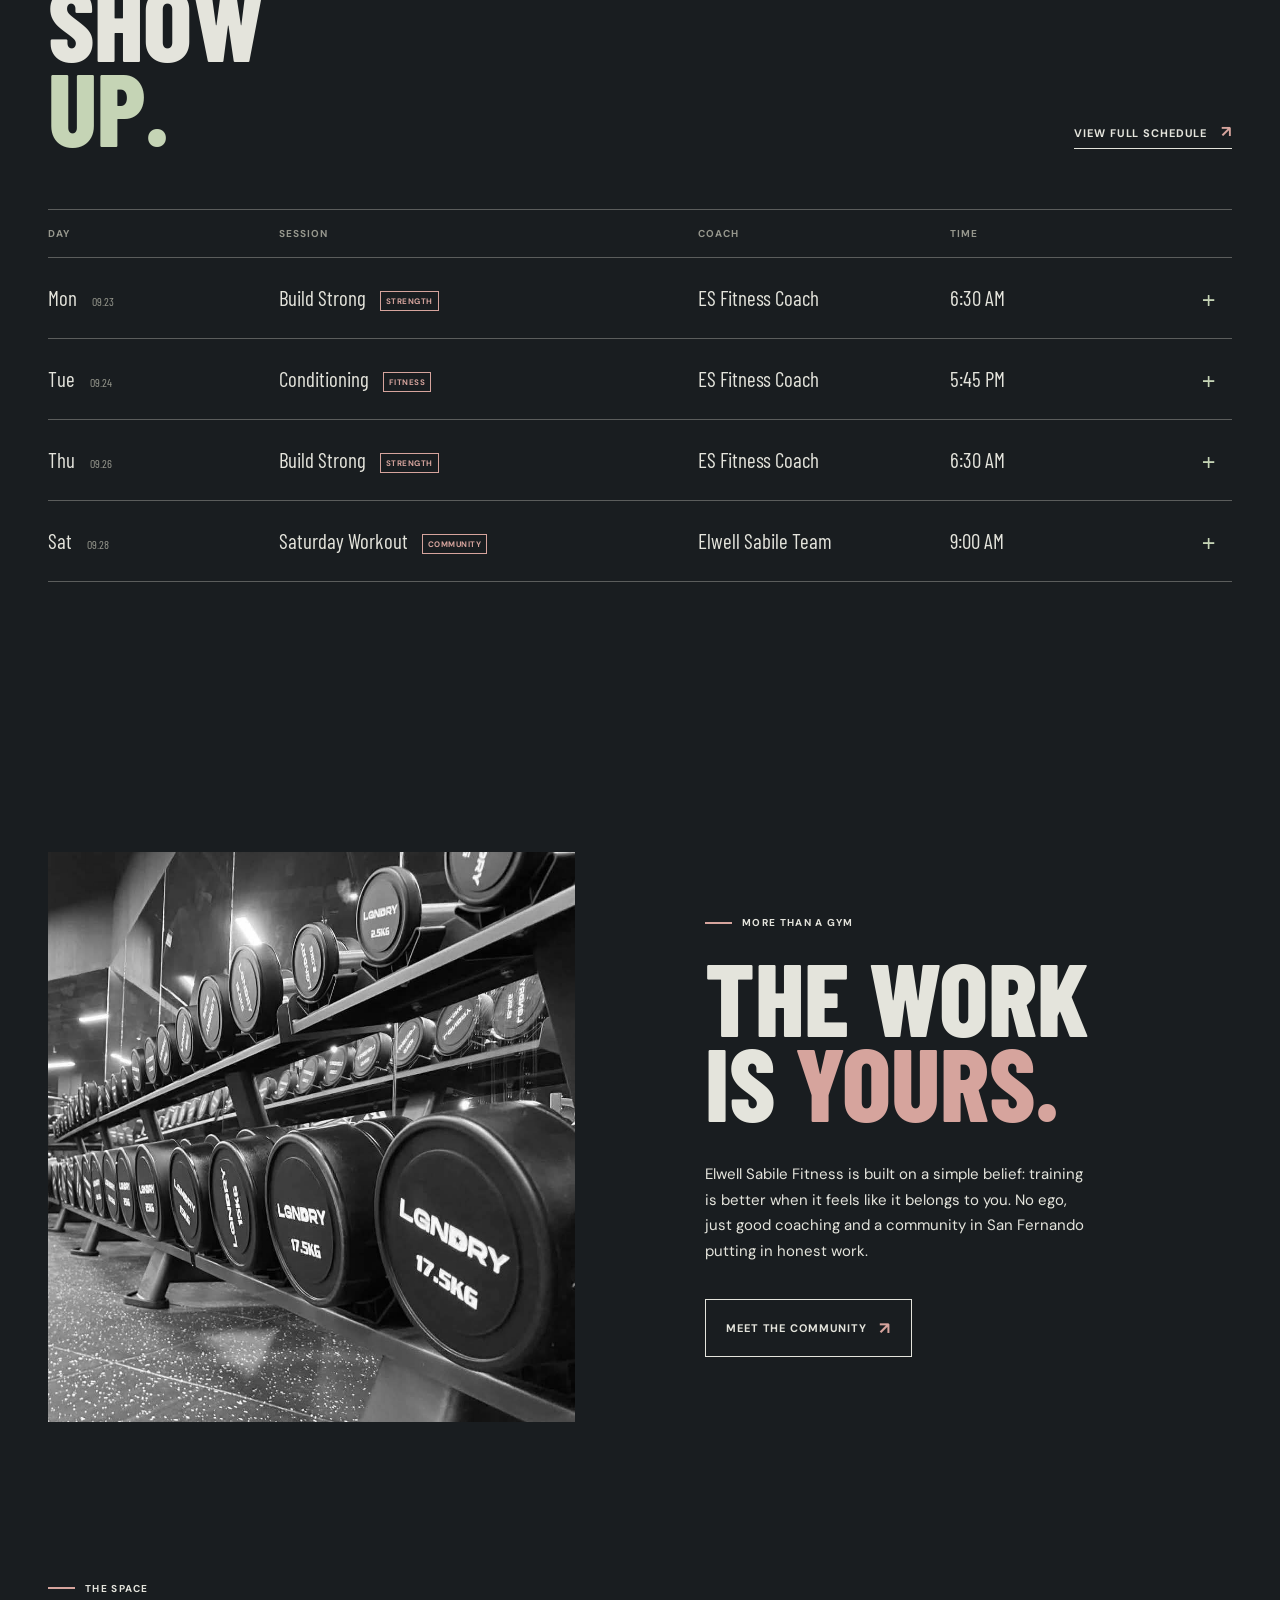
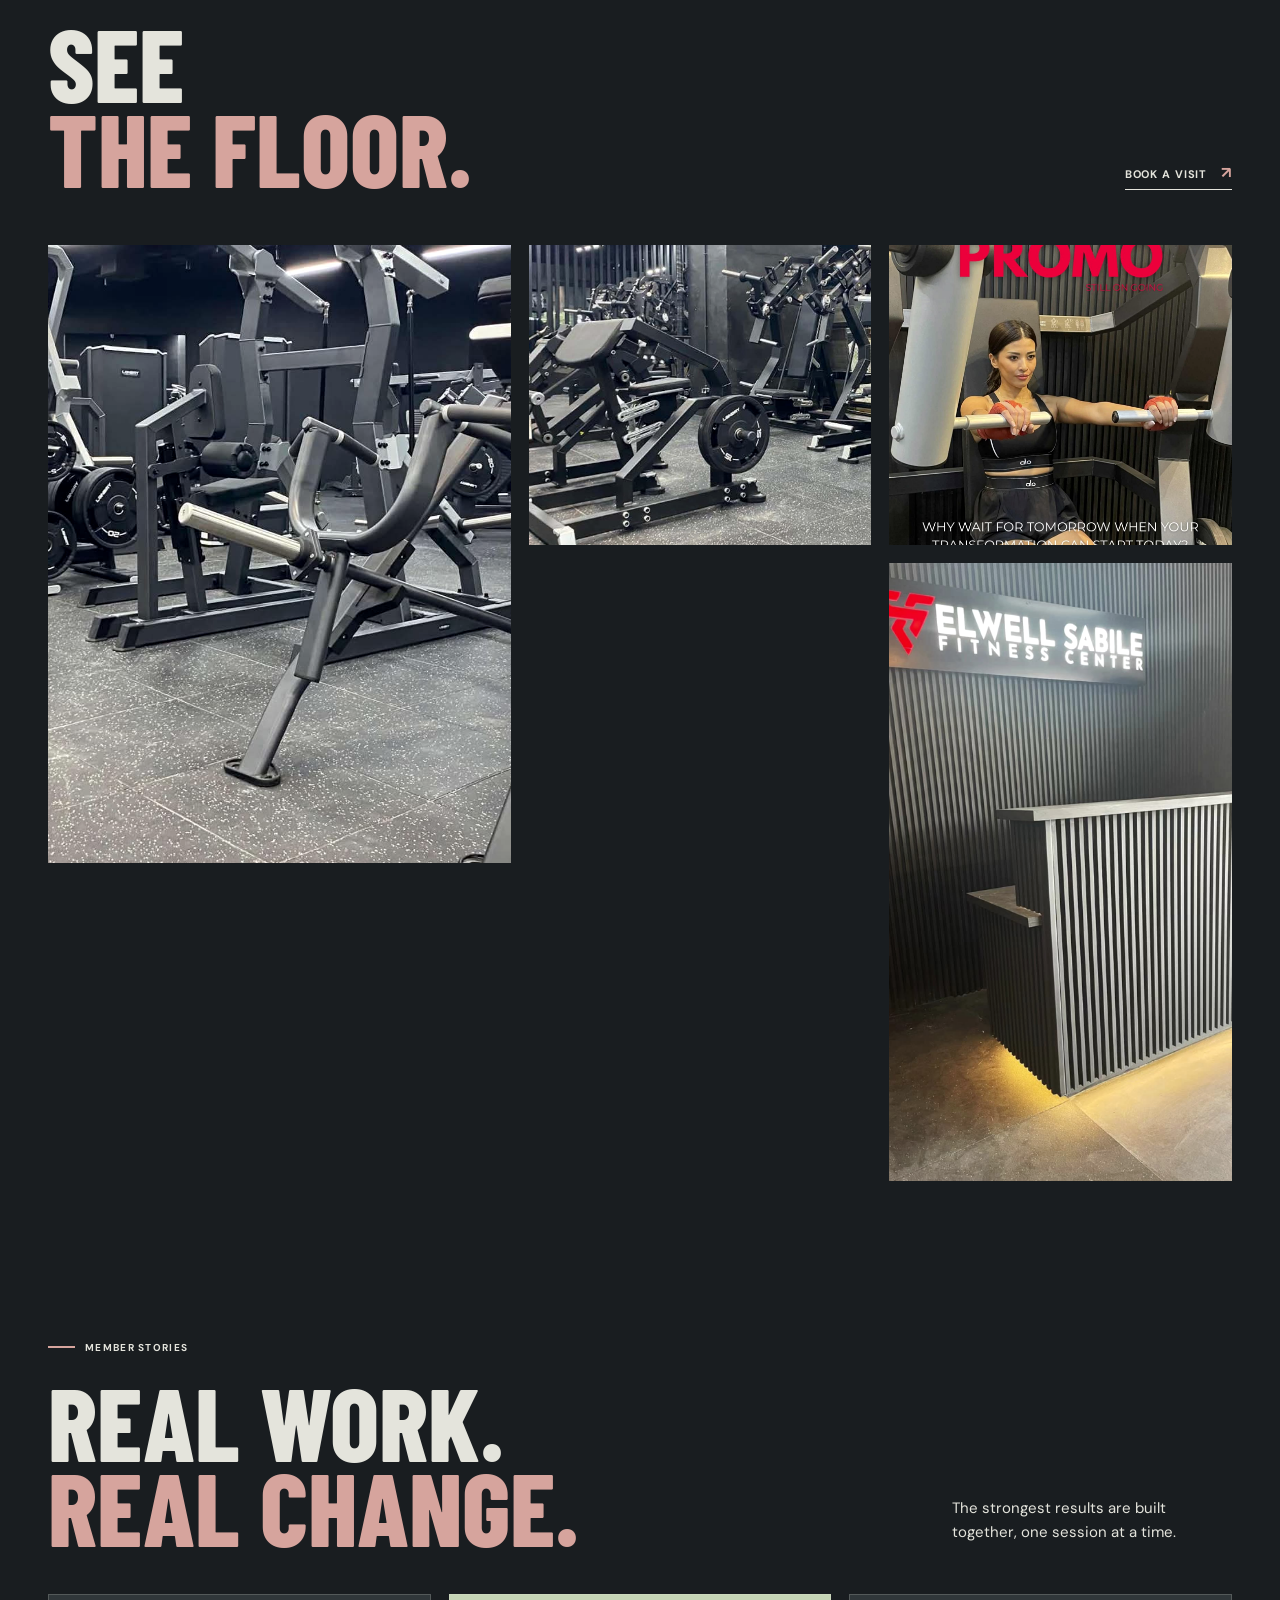
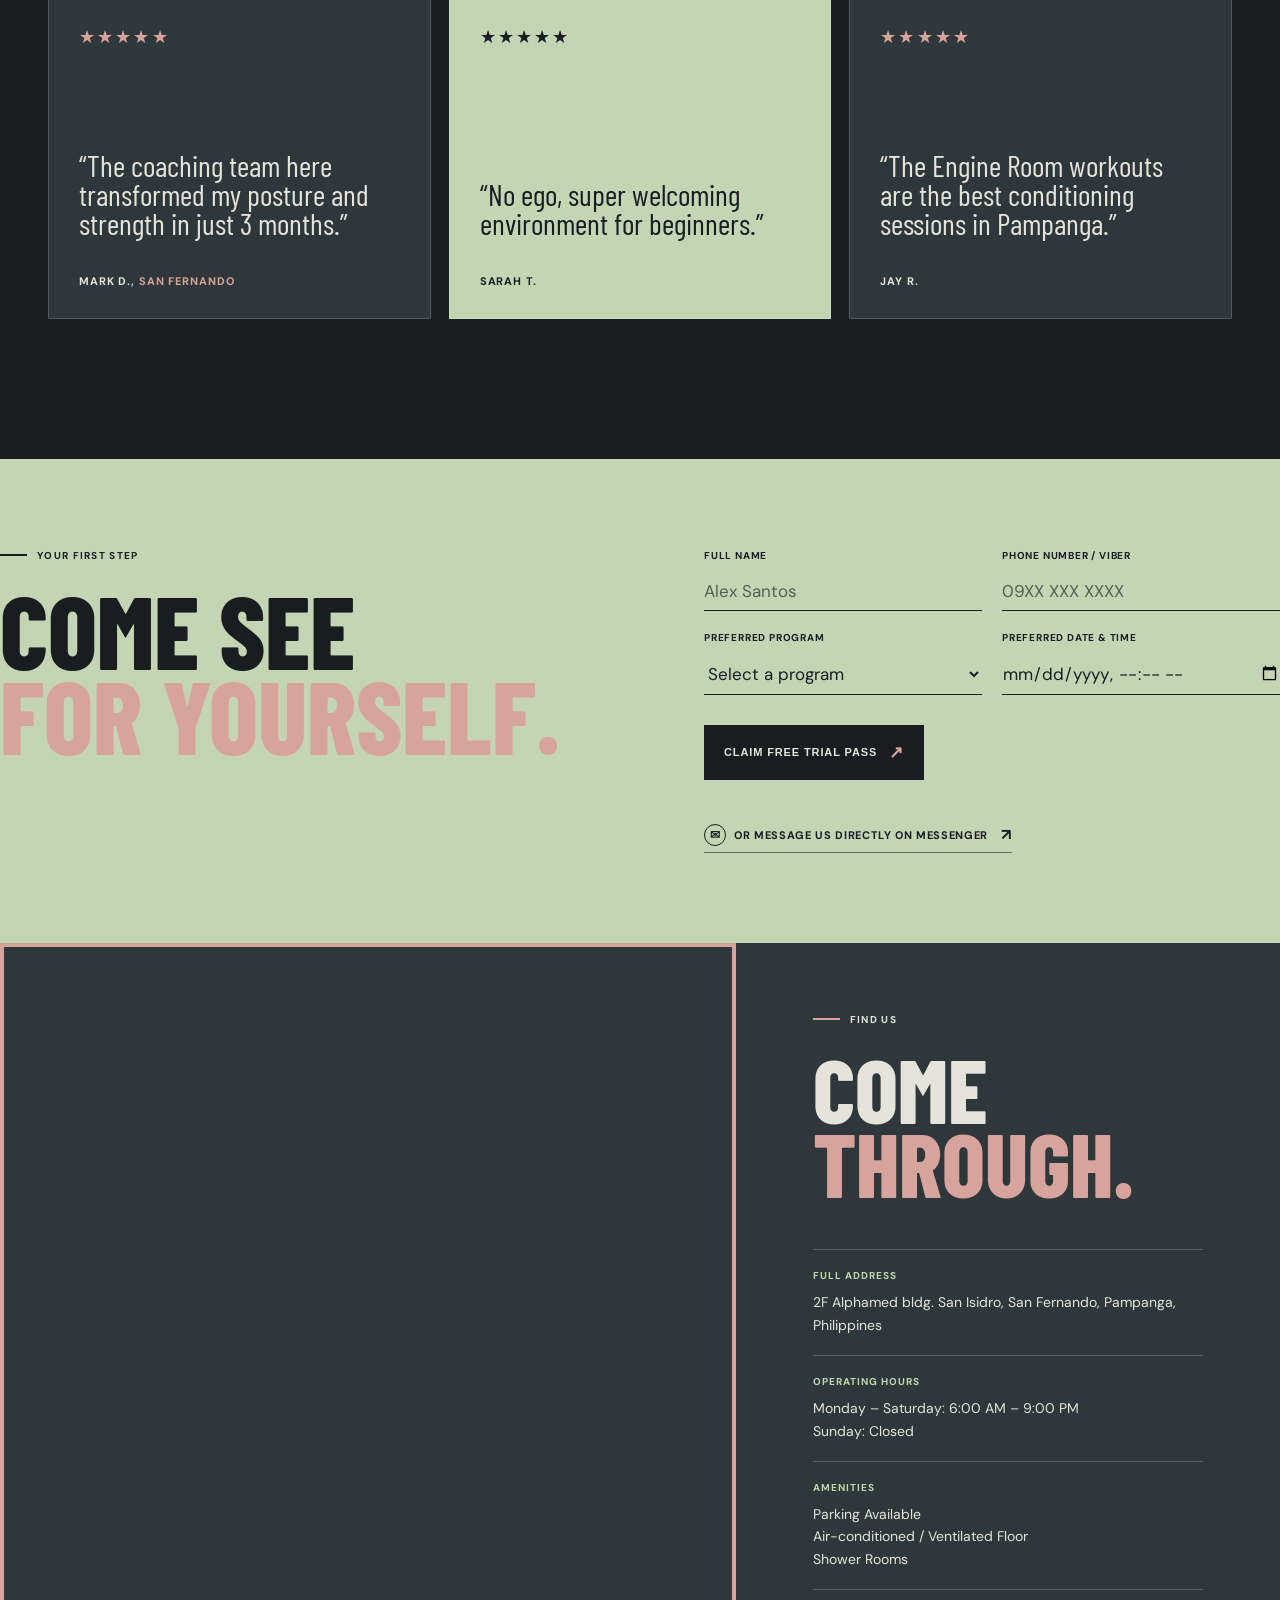
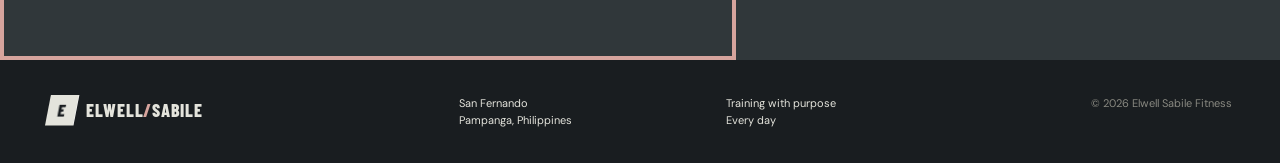
==== commit b7ba9ab4: "Update image paths to ensure correct loading of assets" ====
--- a/code/index.html
+++ b/code/index.html
@@ -13,7 +13,7 @@
 <body>
   <header class="site-header">
     <a class="logo" href="#top" aria-label="Elwell Sabile Fitness home">
-      <img class="logo-image" src="images/logo.jpg" alt="Elwell Sabile Fitness logo">
+      <img class="logo-image" src="../images/logo.jpg" alt="Elwell Sabile Fitness logo">
       <span>ELWELL<span class="logo-accent">/</span>SABILE</span>
     </a>
     <button class="menu-toggle" type="button" aria-expanded="false" aria-controls="site-nav" aria-label="Open menu">
@@ -41,7 +41,7 @@
       </div>
       <div class="hero-visual">
         <div class="hero-image-wrap">
-          <img src="images/hero-banner.jpg" alt="Athlete training with a barbell in a bright gym">
+          <img src="../images/hero-banner.jpg" alt="Athlete training with a barbell in a bright gym">
         </div>
         <p class="image-caption">Your training floor in San Fernando <span>01 / 04</span></p>
       </div>
@@ -69,15 +69,15 @@
       </div>
       <div class="program-grid">
         <article class="program-card program-large" data-category="strength">
-          <img src="images/Model1.jpg" alt="Athlete lifting weights in a dark training space">
+          <img src="../images/Model1.jpg" alt="Athlete lifting weights in a dark training space">
           <div class="program-overlay"><p>01 / Strength</p><h3>Build<br>Strong</h3><a href="#trial" aria-label="Learn about Build Strong">↗</a></div>
         </article>
         <article class="program-card" data-category="conditioning">
-          <img src="images/Model2.jpg" alt="Athlete doing a kettlebell workout">
+          <img src="../images/Model2.jpg" alt="Athlete doing a kettlebell workout">
           <div class="program-overlay"><p>02 / Conditioning</p><h3>Engine<br>Room</h3><a href="#trial" aria-label="Learn about Engine Room">↗</a></div>
         </article>
         <article class="program-card" data-category="personal">
-          <img src="images/Model3.jpg" alt="Personal trainer coaching an athlete">
+          <img src="../images/Model3.jpg" alt="Personal trainer coaching an athlete">
           <div class="program-overlay"><p>03 / Personal</p><h3>One on<br>One</h3><a href="#trial" aria-label="Learn about one on one coaching">↗</a></div>
         </article>
       </div>
@@ -137,7 +137,7 @@
     </section>
 
     <section class="story section-shell" id="story">
-      <div class="story-image"><img src="images/equipment.jpg" alt="Weights arranged on a gym floor"></div>
+      <div class="story-image"><img src="../images/equipment.jpg" alt="Weights arranged on a gym floor"></div>
       <div class="story-copy"><p class="eyebrow"><span class="eyebrow-line"></span> More than a gym</p><h2>THE WORK<br>IS <em>YOURS.</em></h2><p>Elwell Sabile Fitness is built on a simple belief: training is better when it feels like it belongs to you. No ego, just good coaching and a community in San Fernando putting in honest work.</p><a class="button button-outline" href="#trial">Meet the community <span>↗</span></a></div>
     </section>
 
@@ -148,16 +148,16 @@
       </div>
       <div class="gallery-grid">
         <figure class="gallery-card gallery-wide">
-          <img src="images/equipment2.jpg" alt="Gym floor with equipment and training setup">
+          <img src="../images/equipment2.jpg" alt="Gym floor with equipment and training setup">
         </figure>
         <figure class="gallery-card">
-          <img src="images/equipment3.jpg" alt="Close-up of resistance training equipment">
+          <img src="../images/equipment3.jpg" alt="Close-up of resistance training equipment">
         </figure>
         <figure class="gallery-card">
-          <img src="images/model4.jpg" alt="Athlete posing in the gym after training">
+          <img src="../images/model4.jpg" alt="Athlete posing in the gym after training">
         </figure>
         <figure class="gallery-card gallery-tall">
-          <img src="images/FrontDesk.jpg" alt="Front desk area at the gym">
+          <img src="../images/FrontDesk.jpg" alt="Front desk area at the gym">
         </figure>
       </div>
     </section>
